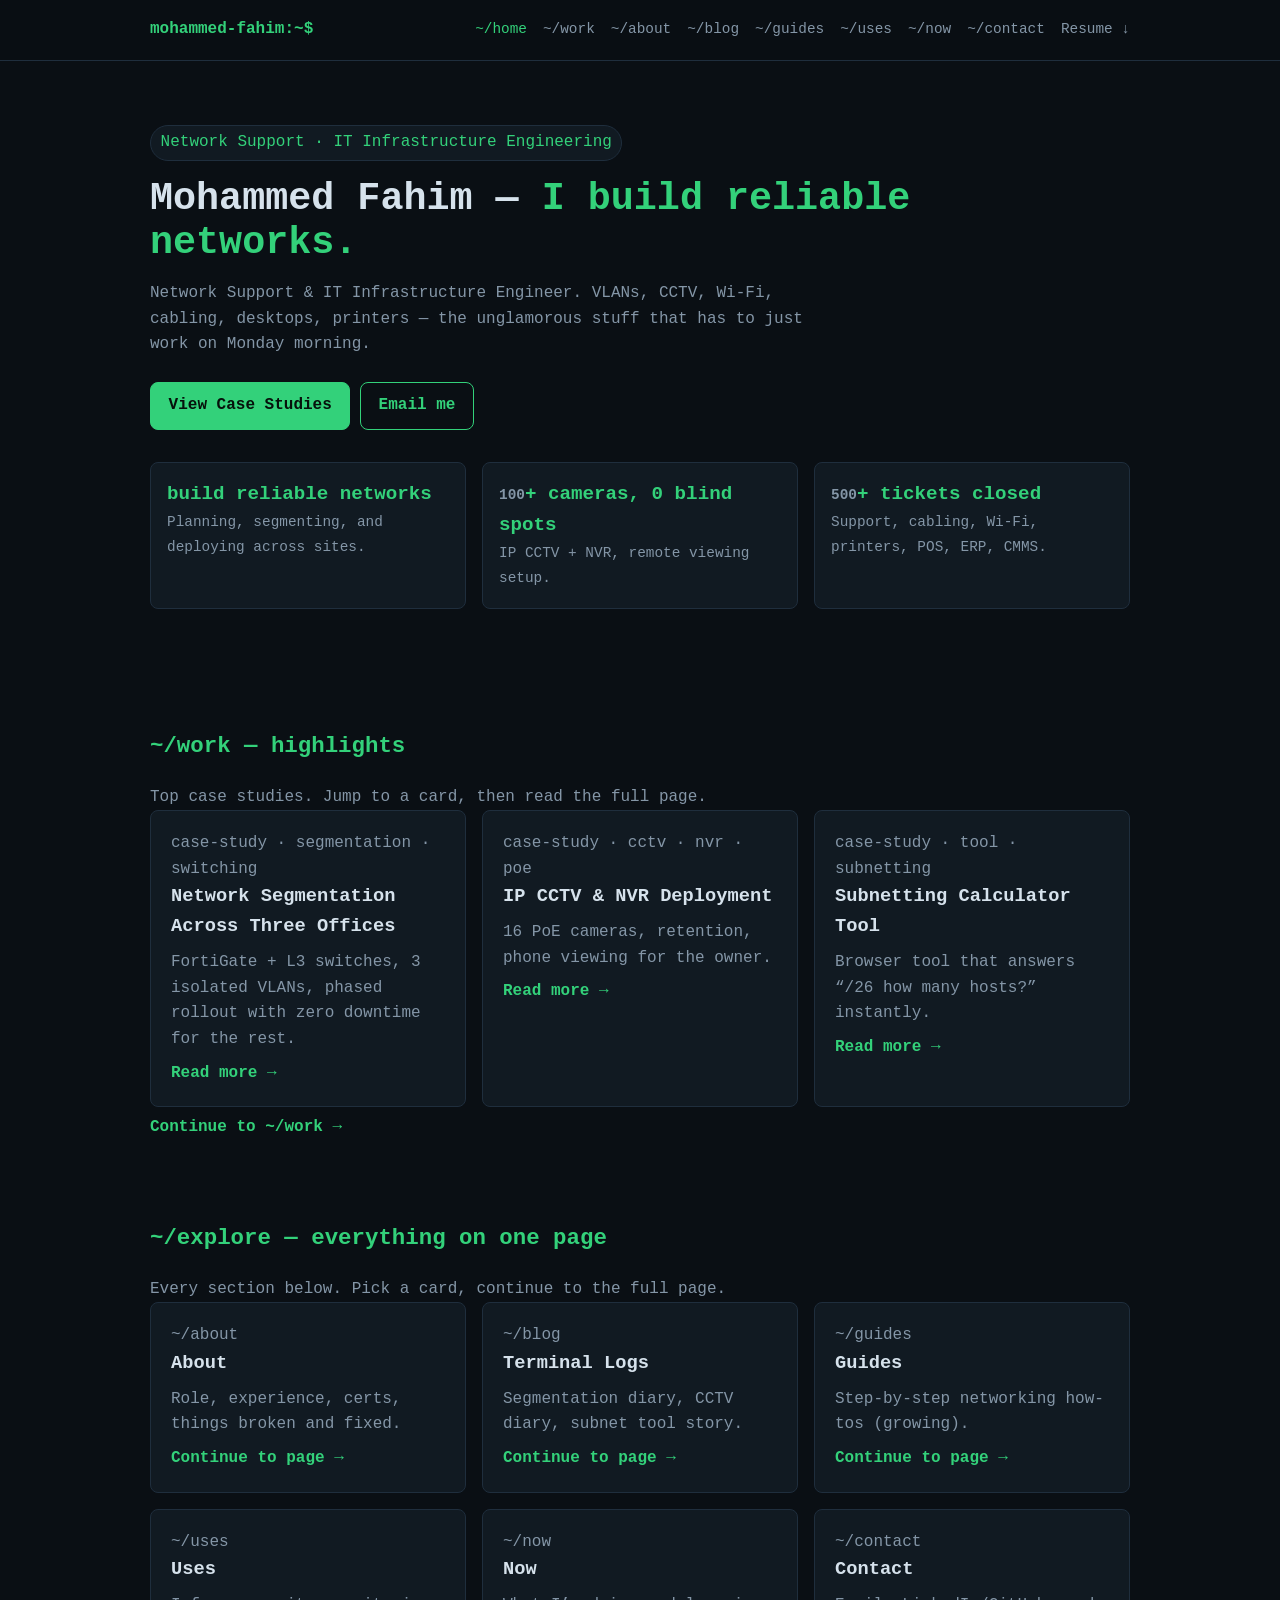
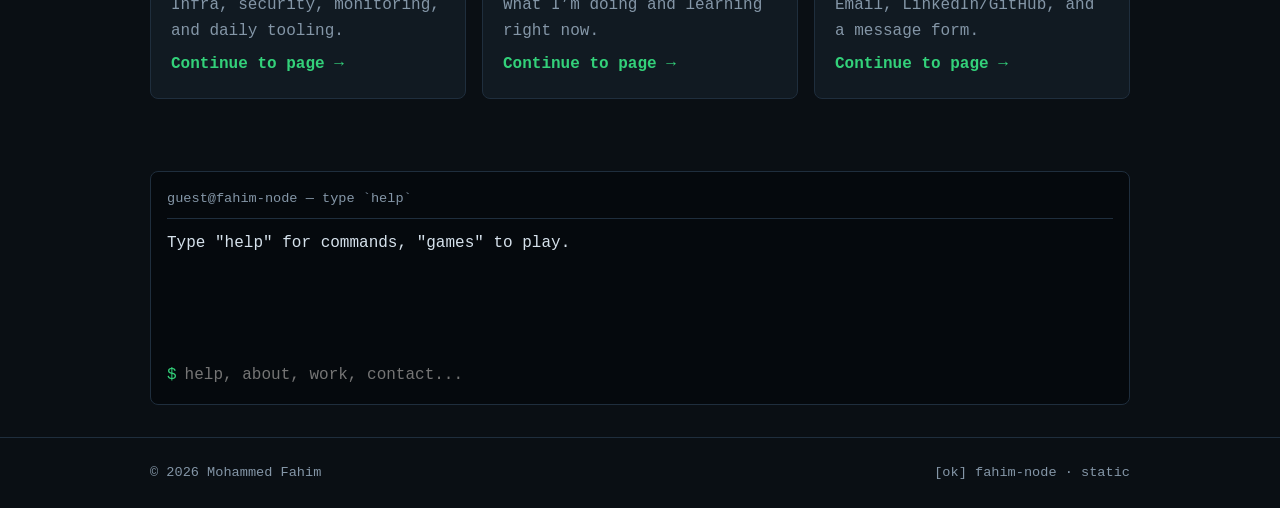
==== index.html @ 6b06b6cc "Remove 15-day retention claim from CCTV tile and work card" ====
<!DOCTYPE html>
<html lang="en">
<head>
  <meta charset="UTF-8" />
  <meta name="viewport" content="width=device-width, initial-scale=1.0" />
  <title>~/home — Mohammed Fahim | Network Engineer</title>
  <meta name="description" content="Mohammed Fahim — Network Support & IT Infrastructure Engineer: VLANs, CCTV, Wi-Fi, cabling." />
  <meta name="theme-color" content="#0a0f14" />
  <meta property="og:type" content="website" />
  <meta property="og:title" content="Mohammed Fahim — Network Engineer" />
  <meta property="og:description" content="VLANs, CCTV, Wi-Fi, cabling — the unglamorous stuff that just works on Monday morning." />
  <link rel="icon" href="favicon.svg" />
  <link rel="stylesheet" href="styles.css" />
</head>
<body>
<div id="boot" class="boot" hidden><pre id="bootLog"></pre></div>
<header class="nav"><div class="container nav-inner">
<a href="index.html" class="logo">mohammed-fahim:~$</a>
<nav class="nav-links" id="navLinks">
<a href="index.html" class="nav-link active">~/home</a>
<a href="work.html" class="nav-link">~/work</a>
<a href="about.html" class="nav-link">~/about</a>
<a href="blog.html" class="nav-link">~/blog</a>
<a href="guides.html" class="nav-link">~/guides</a>
<a href="uses.html" class="nav-link">~/uses</a>
<a href="now.html" class="nav-link">~/now</a>
<a href="contact.html" class="nav-link">~/contact</a>
<a href="resume.pdf" class="nav-link">Resume ↓</a>
</nav>
<button class="hamburger" id="hamburger" aria-label="menu">☰</button>
</div></header>
<main class="container">
<section class="hero">
<div class="badge">Network Support · IT Infrastructure Engineering</div>
<h1>Mohammed Fahim — <span>I build reliable networks.</span></h1>
<p class="hero-sub">Network Support &amp; IT Infrastructure Engineer. VLANs, CCTV, Wi-Fi, cabling, desktops, printers — the unglamorous stuff that has to just work on Monday morning.</p>
<p><a class="btn btn-primary" href="work.html">View Case Studies</a><a class="btn btn-outline" href="contact.html">Email me</a></p>
<div class="metrics">
<div class="metric"><strong>build reliable networks</strong><span>Planning, segmenting, and deploying across sites.</span></div>
<div class="metric"><strong><span data-count="100">100</span>+ cameras, 0 blind spots</strong><span>IP CCTV + NVR, remote viewing setup.</span></div>
<div class="metric"><strong><span data-count="500">500</span>+ tickets closed</strong><span>Support, cabling, Wi-Fi, printers, POS, ERP, CMMS.</span></div>
</div>
</section>
<section id="section-work" class="section reveal">
<h2 class="section-title">~/work — highlights</h2>
<p class="muted">Top case studies. Jump to a card, then read the full page.</p>
<div class="card-grid">
<article class="card" id="card-vlan">
<p class="muted">case-study · segmentation · switching</p>
<h3>Network Segmentation Across Three Offices</h3>
<p>FortiGate + L3 switches, 3 isolated VLANs, phased rollout with zero downtime for the rest.</p>
<p><a class="read-more" href="work-vlan.html">Read more →</a></p>
</article>
<article class="card" id="card-cctv">
<p class="muted">case-study · cctv · nvr · poe</p>
<h3>IP CCTV &amp; NVR Deployment</h3>
<p>16 PoE cameras, retention, phone viewing for the owner.</p>
<p><a class="read-more" href="work-cctv.html">Read more →</a></p>
</article>
<article class="card" id="card-subnet">
<p class="muted">case-study · tool · subnetting</p>
<h3>Subnetting Calculator Tool</h3>
<p>Browser tool that answers “/26 how many hosts?” instantly.</p>
<p><a class="read-more" href="work-subnet.html">Read more →</a></p>
</article>
</div>
<p><a class="read-more" href="work.html">Continue to ~/work →</a></p>
</section>
<section id="section-pages" class="section reveal">
<h2 class="section-title">~/explore — everything on one page</h2>
<p class="muted">Every section below. Pick a card, continue to the full page.</p>
<div class="card-grid">
<article class="card" id="section-about">
<p class="muted">~/about</p>
<h3>About</h3>
<p>Role, experience, certs, things broken and fixed.</p>
<p><a class="read-more" href="about.html">Continue to page →</a></p>
</article>
<article class="card" id="section-blog">
<p class="muted">~/blog</p>
<h3>Terminal Logs</h3>
<p>Segmentation diary, CCTV diary, subnet tool story.</p>
<p><a class="read-more" href="blog.html">Continue to page →</a></p>
</article>
<article class="card" id="section-guides">
<p class="muted">~/guides</p>
<h3>Guides</h3>
<p>Step-by-step networking how-tos (growing).</p>
<p><a class="read-more" href="guides.html">Continue to page →</a></p>
</article>
<article class="card" id="section-uses">
<p class="muted">~/uses</p>
<h3>Uses</h3>
<p>Infra, security, monitoring, and daily tooling.</p>
<p><a class="read-more" href="uses.html">Continue to page →</a></p>
</article>
<article class="card" id="section-now">
<p class="muted">~/now</p>
<h3>Now</h3>
<p>What I’m doing and learning right now.</p>
<p><a class="read-more" href="now.html">Continue to page →</a></p>
</article>
<article class="card" id="section-contact">
<p class="muted">~/contact</p>
<h3>Contact</h3>
<p>Email, LinkedIn/GitHub, and a message form.</p>
<p><a class="read-more" href="contact.html">Continue to page →</a></p>
</article>
</div>
</section>
<section class="terminal">
<div class="term-head">guest@fahim-node — type `help`</div>
<div id="termOutput">Type "help" for commands, "games" to play.</div>
<pre id="gameScreen" class="game-screen" hidden></pre>
<div class="term-input-row"><span>$</span><input id="termInput" placeholder="help, about, work, contact..." autocomplete="off" autocapitalize="off" autocorrect="off" spellcheck="false" maxlength="120" aria-label="terminal command" /></div>
</section>
</main>
<footer class="footer"><div class="container"><span>© 2026 Mohammed Fahim</span><span>[ok] fahim-node · static</span></div></footer>
<script src="script.js"></script>
</body>
</html>
---- styles.css ----
:root {
  --bg: #0a0f14;
  --panel: #111a22;
  --border: #1f2e3d;
  --text: #d6e2ec;
  --muted: #8496a7;
  --accent: #33d17a;
  --accent2: #4cc9f0;
  --radius: 8px;
  --max-w: 1020px;
}
* { margin: 0; padding: 0; box-sizing: border-box; }
html { scroll-behavior: smooth; }
body { font-family: ui-monospace, SFMono-Regular, Menlo, Consolas, monospace; background: var(--bg); color: var(--text); line-height: 1.6; }
.container { max-width: var(--max-w); margin: 0 auto; padding: 0 1.25rem; }
a { color: var(--accent2); }
.nav { position: sticky; top: 0; z-index: 50; background: rgba(10,15,20,.96); border-bottom: 1px solid var(--border); }
.nav-inner { display: flex; align-items: center; justify-content: space-between; height: 60px; gap: 1rem; }
.logo { color: var(--accent); text-decoration: none; font-weight: 800; }
.nav-links { display: flex; gap: 1rem; flex-wrap: wrap; }
.nav-link { color: var(--muted); text-decoration: none; font-size: .9rem; }
.nav-link:hover, .nav-link.active { color: var(--accent); }
.hamburger { display: none; background: none; border: 1px solid var(--border); border-radius: 6px; color: var(--text); padding: .4rem .6rem; cursor: pointer; }
.hero { padding: 4rem 0 3rem; }
.badge { color: var(--accent); border: 1px solid var(--border); display: inline-block; padding: .25rem .6rem; border-radius: 999px; margin-bottom: 1rem; background: var(--panel); }
.hero h1 { font-size: 2.4rem; line-height: 1.15; margin-bottom: .5rem; }
.hero h1 span { color: var(--accent); }
.hero-sub { color: var(--muted); max-width: 700px; margin: 1rem 0 1.5rem; }
.btn { display: inline-block; padding: .65rem 1.1rem; border-radius: var(--radius); text-decoration: none; border: 1px solid var(--accent); font-weight: 700; margin-right: .6rem; }
.btn-primary { background: var(--accent); color: #06110b; }
.btn-outline { color: var(--accent); background: transparent; }
.metrics { display: grid; grid-template-columns: repeat(auto-fit, minmax(220px, 1fr)); gap: 1rem; margin: 2rem 0; }
.metric { background: var(--panel); border: 1px solid var(--border); border-radius: var(--radius); padding: 1rem; display: block; text-decoration: none; transition: transform .25s ease, border-color .25s ease, box-shadow .25s ease; }
.metric:hover { transform: translateY(-3px); border-color: var(--accent); box-shadow: 0 8px 24px rgba(51,209,122,.12); }
.metric strong { display: block; color: var(--accent); font-size: 1.2rem; }
.metric span { color: var(--muted); font-size: .9rem; }
.section { padding: 2.5rem 0; }
.section-title { color: var(--accent); margin-bottom: 1.25rem; font-size: 1.4rem; }
.card-grid { display: grid; grid-template-columns: repeat(auto-fit, minmax(240px, 1fr)); gap: 1rem; }
.card { background: var(--panel); border: 1px solid var(--border); border-radius: var(--radius); padding: 1.25rem; transition: transform .25s ease, border-color .25s ease, box-shadow .25s ease; scroll-margin-top: 80px; }
.card:hover { transform: translateY(-3px); border-color: var(--accent); box-shadow: 0 8px 24px rgba(51,209,122,.10); }
.card h3 { margin-bottom: .5rem; }
.card p, .muted { color: var(--muted); }
.card .read-more, .read-more { display: inline-block; margin-top: .5rem; color: var(--accent); text-decoration: none; font-weight: 700; transition: transform .2s ease, color .2s ease; }
.read-more:hover { color: var(--accent2); transform: translateX(3px); }
.section { scroll-margin-top: 70px; }
.terminal { background: #05090d; border: 1px solid var(--border); border-radius: var(--radius); padding: 1rem; margin: 2rem 0; }
.term-head { color: var(--muted); font-size: .85rem; border-bottom: 1px solid var(--border); padding-bottom: .5rem; margin-bottom: .75rem; }
#termOutput { min-height: 120px; white-space: pre-wrap; margin-bottom: .75rem; }
.game-screen { background: #02060a; border: 1px solid var(--border); border-radius: 6px; padding: 1rem; margin: 0 0 .75rem; overflow: auto; color: var(--accent2); min-height: 17em; font-size: 1.02rem; line-height: 1.55; white-space: pre; }
.term-input-row { display: flex; gap: .5rem; align-items: center; }
.term-input-row span { color: var(--accent); }
#termInput { flex: 1; background: transparent; border: none; outline: none; color: var(--text); font: inherit; }
.contact-form { display: grid; gap: .8rem; max-width: 640px; }
.contact-form input, .contact-form textarea { background: #05090d; border: 1px solid var(--border); border-radius: var(--radius); color: var(--text); padding: .7rem .9rem; font: inherit; width: 100%; }
.form-status { color: var(--accent); min-height: 1.4em; }
.footer { border-top: 1px solid var(--border); padding: 1.5rem 0; color: var(--muted); font-size: .85rem; margin-top: 2rem; }
.footer .container { display: flex; justify-content: space-between; gap: 1rem; flex-wrap: wrap; }
.placeholder { border: 1px dashed var(--border); border-radius: var(--radius); padding: 1rem; color: var(--muted); background: var(--panel); }
.article { max-width: 760px; }
.article h1 { font-size: 2rem; margin: .5rem 0 1rem; }
.article h2 { color: var(--accent); font-size: 1.15rem; margin: 2rem 0 .75rem; }
.article p, .article li { margin-bottom: .75rem; }
.article ul { padding-left: 1.25rem; }
.article table { width: 100%; border-collapse: collapse; margin: 1rem 0; font-size: .9rem; }
.article th, .article td { border: 1px solid var(--border); padding: .5rem .6rem; text-align: left; }
.article th { background: var(--panel); color: var(--accent); }
.topo { background: #05090d; border: 1px solid var(--border); border-radius: var(--radius); padding: 1rem; overflow-x: auto; white-space: pre; margin: 1rem 0; color: var(--text); }
.article code { background: var(--panel); padding: .1rem .35rem; border-radius: 4px; }
@media (max-width: 820px) {
  .hamburger { display: block; }
  .nav-links { display: none; position: absolute; top: 60px; left: 0; right: 0; background: var(--panel); flex-direction: column; padding: 1rem 1.25rem; border-bottom: 1px solid var(--border); }
  .nav-links.open { display: flex; }
  .hero h1 { font-size: 1.8rem; }
}

/* Smooth page blending (not snappy) */
@keyframes pageFade { from { opacity: 0; transform: translateY(8px); } to { opacity: 1; transform: none; } }
body { animation: pageFade .45s ease both; transition: opacity .18s ease; }
body.leaving { opacity: 0; }
/* Scroll reveal for cards/sections */
.reveal { opacity: 0; transform: translateY(14px); transition: opacity .5s ease, transform .5s ease; }
.reveal.visible { opacity: 1; transform: none; }
@media (prefers-reduced-motion: reduce) {
  html { scroll-behavior: auto; }
  body { animation: none; }
  .reveal { opacity: 1; transform: none; transition: none; }
  .metric, .card, .read-more { transition: none; }
}

/* Boot overlay */
.boot { position: fixed; inset: 0; z-index: 100; background: #05090d; display: flex; align-items: center; justify-content: center; transition: opacity .3s ease; cursor: pointer; }
.boot.done { opacity: 0; pointer-events: none; }
.boot pre { color: var(--accent); font: inherit; padding: 1rem; }

/* Subnet tool (external CSS: CSP style-src 'self' blocks inline styles) */
.subnet-input { width: 100%; margin: .5rem 0; padding: .6rem; background: #05090d; border: 1px solid var(--border); border-radius: 8px; color: var(--text); font: inherit; }
.subnet-row { display: flex; gap: .5rem; flex-wrap: wrap; margin: .25rem 0; }
.subnet-select { padding: .6rem; background: #05090d; border: 1px solid var(--border); border-radius: 8px; color: var(--text); font: inherit; }
.subnet-out { margin-top: 1rem; }
.subnet-split { overflow-x: auto; }
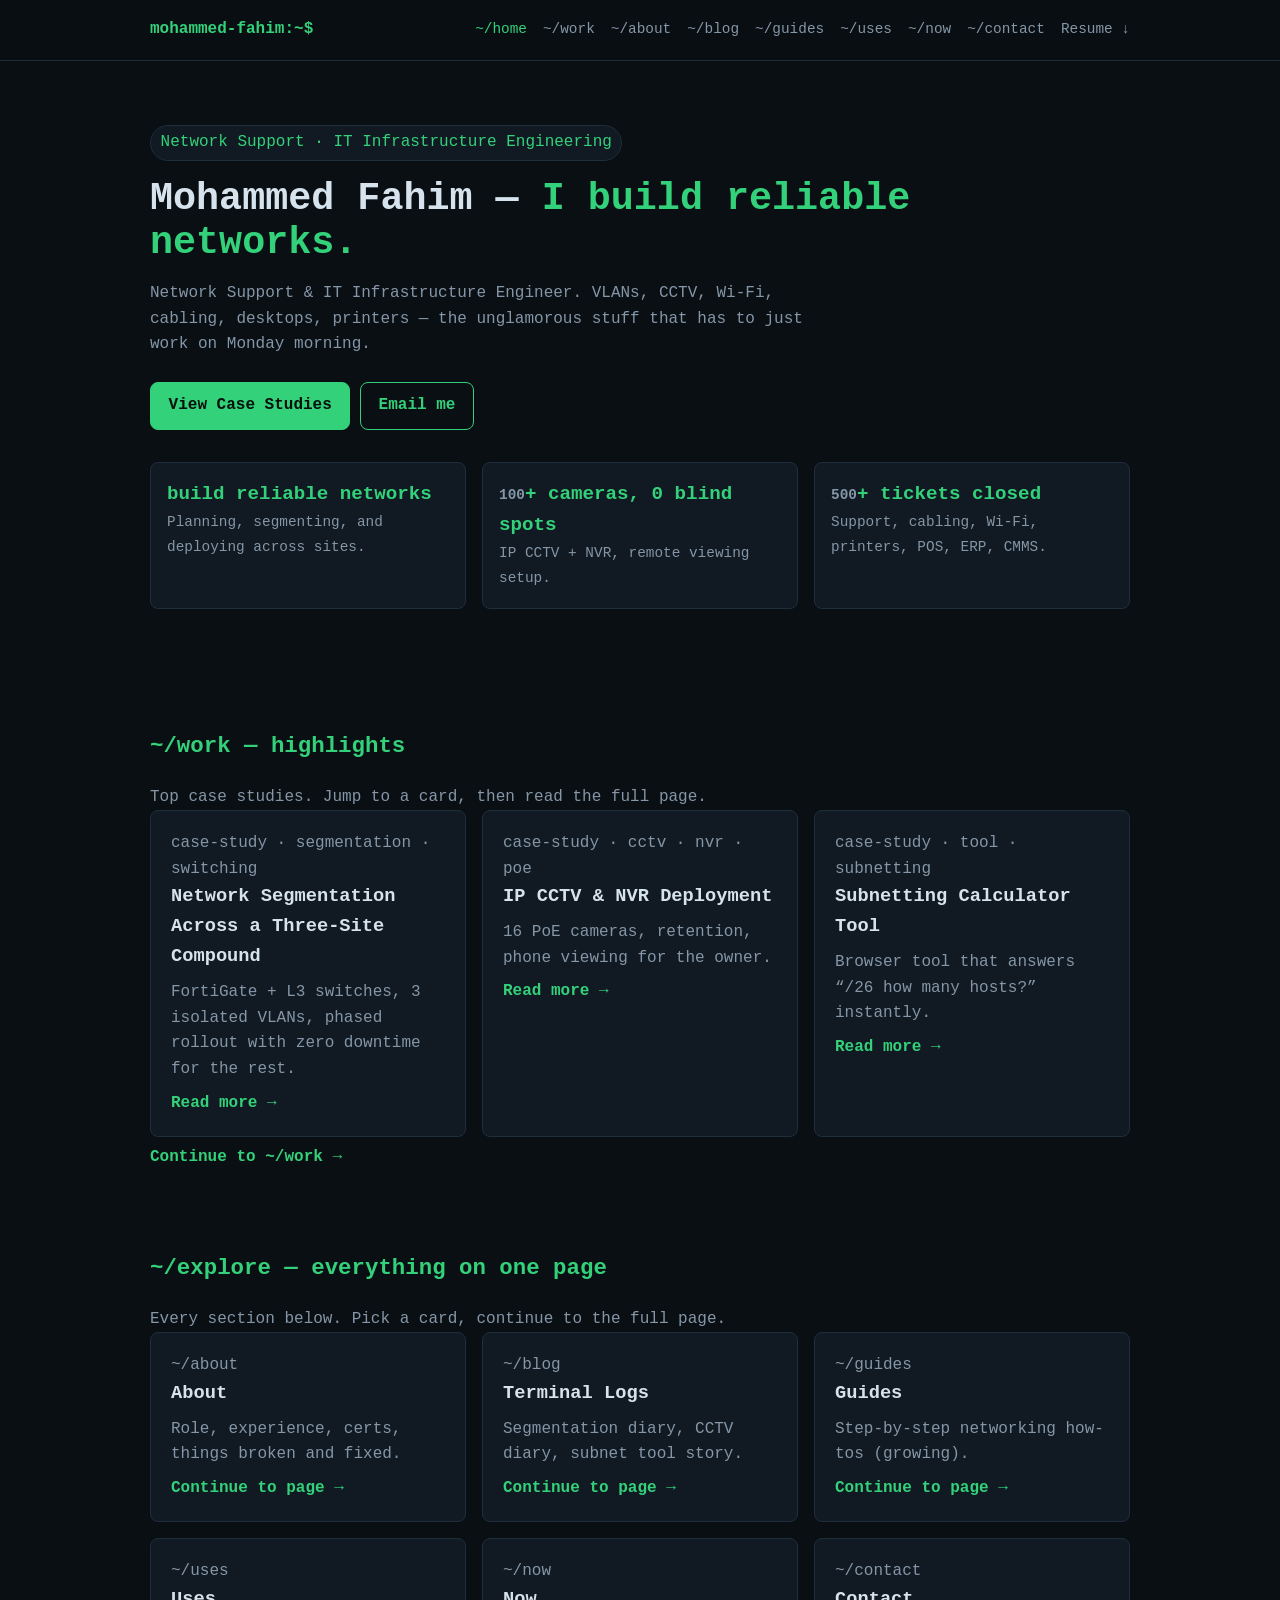
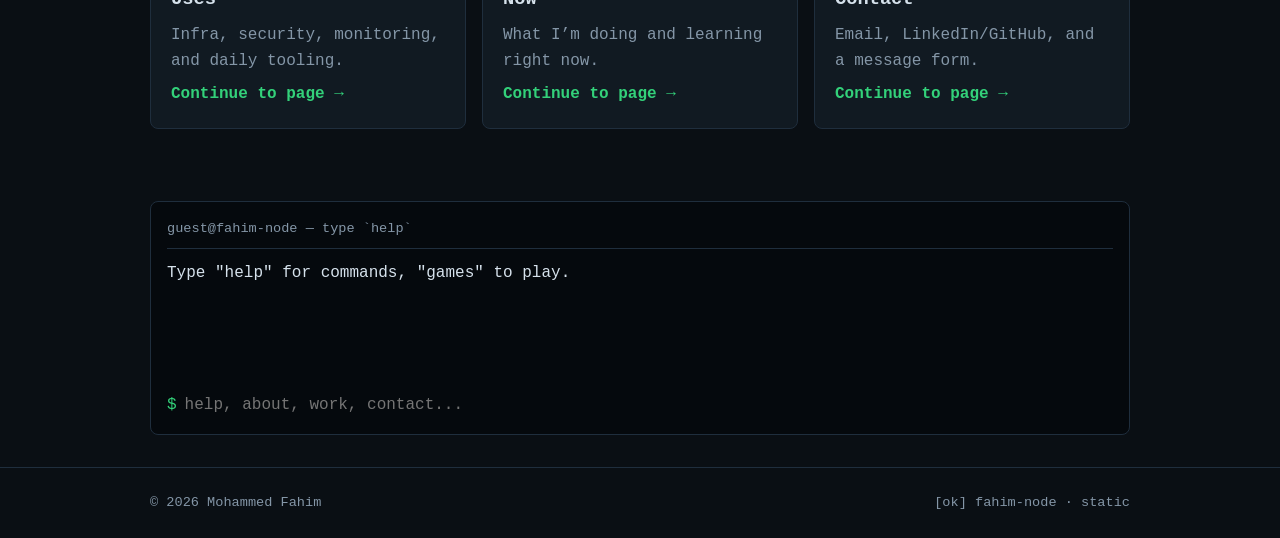
==== commit 381c67c8: "Rename segmentation cards to match page title (three-site compound)" ====
--- a/index.html
+++ b/index.html
@@ -47,7 +47,7 @@
 <div class="card-grid">
 <article class="card" id="card-vlan">
 <p class="muted">case-study · segmentation · switching</p>
-<h3>Network Segmentation Across Three Offices</h3>
+<h3>Network Segmentation Across a Three-Site Compound</h3>
 <p>FortiGate + L3 switches, 3 isolated VLANs, phased rollout with zero downtime for the rest.</p>
 <p><a class="read-more" href="work-vlan.html">Read more →</a></p>
 </article>
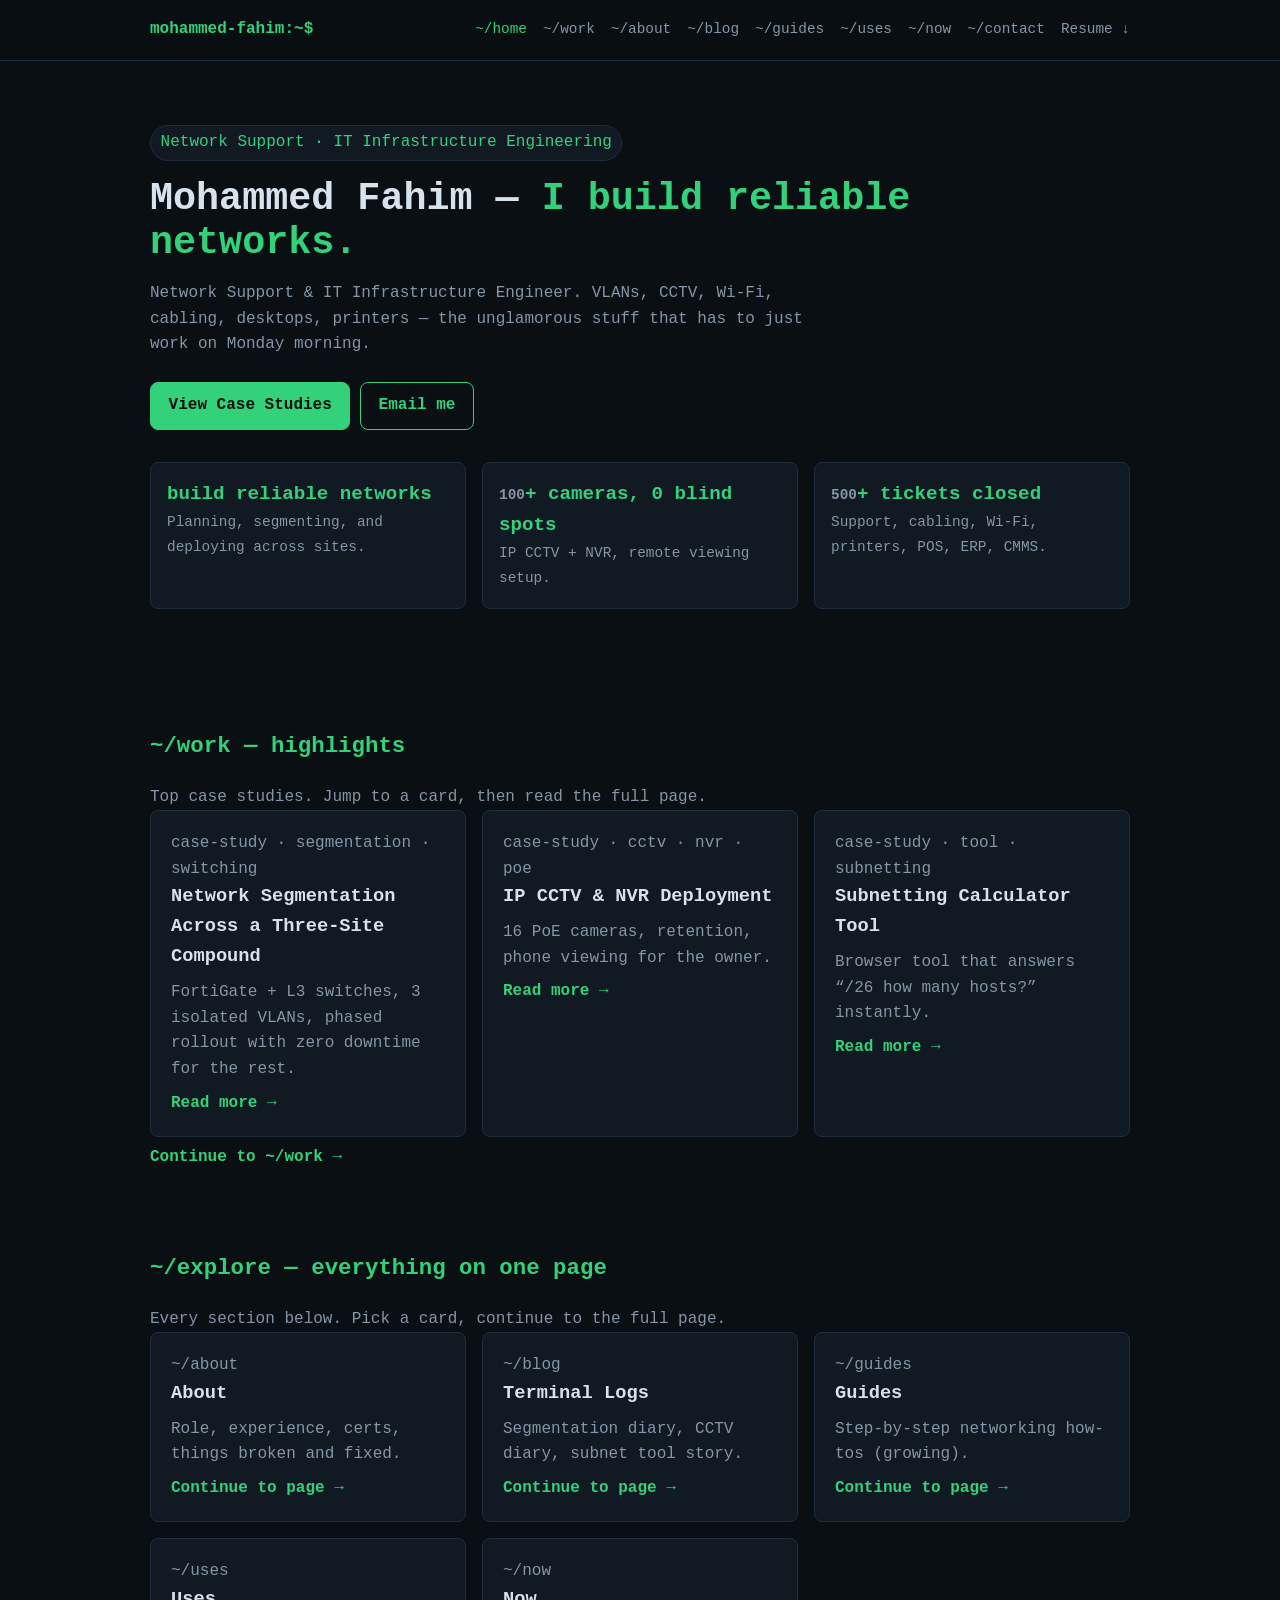
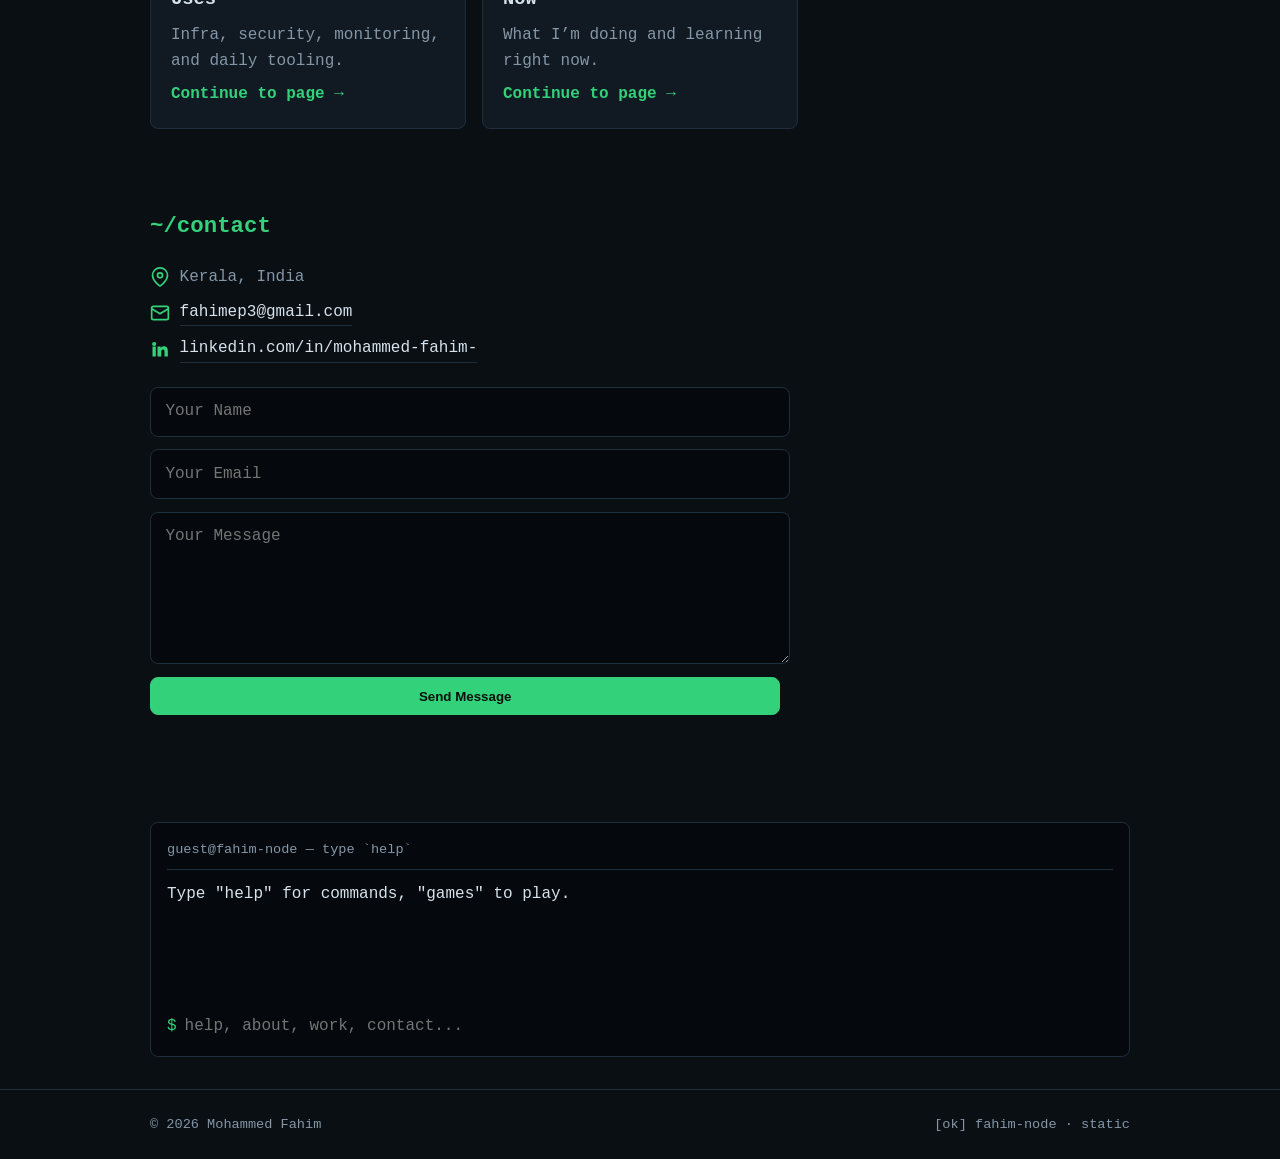
==== commit d109af9c: "Contact becomes an on-page home section: icon rows, form moved in, hash-scroll, contact.html stub" ====
--- a/index.html
+++ b/index.html
@@ -100,13 +100,22 @@
 <p>What I’m doing and learning right now.</p>
 <p><a class="read-more" href="now.html">Continue to page →</a></p>
 </article>
-<article class="card" id="section-contact">
-<p class="muted">~/contact</p>
-<h3>Contact</h3>
-<p>Email, LinkedIn/GitHub, and a message form.</p>
-<p><a class="read-more" href="contact.html">Continue to page →</a></p>
-</article>
 </div>
+</section>
+<section id="section-contact" class="section reveal">
+<h2 class="section-title">~/contact</h2>
+<div class="contact-info">
+<p class="contact-item"><svg class="ci-icon" viewBox="0 0 24 24" width="20" height="20" fill="none" stroke="currentColor" stroke-width="2" stroke-linecap="round" stroke-linejoin="round" aria-hidden="true"><path d="M21 10c0 7-9 13-9 13s-9-6-9-13a9 9 0 0 1 18 0z" /><circle cx="12" cy="10" r="3" /></svg><span>Kerala, India</span></p>
+<p class="contact-item"><svg class="ci-icon" viewBox="0 0 24 24" width="20" height="20" fill="none" stroke="currentColor" stroke-width="2" stroke-linecap="round" stroke-linejoin="round" aria-hidden="true"><rect x="2" y="4" width="20" height="16" rx="2" /><path d="m2 7 10 6 10-6" /></svg><a href="mailto:fahimep3@gmail.com">fahimep3@gmail.com</a></p>
+<p class="contact-item"><svg class="ci-icon" viewBox="0 0 24 24" width="20" height="20" fill="currentColor" aria-hidden="true"><path d="M4.98 3.5a2.5 2.5 0 1 1 0 5 2.5 2.5 0 0 1 0-5zM3 9h4v12H3zM9 9h3.8v1.7h.05c.53-1 1.83-2.05 3.77-2.05 4.03 0 4.78 2.65 4.78 6.1V21h-4v-5.4c0-1.3-.02-2.95-1.8-2.95-1.8 0-2.07 1.4-2.07 2.85V21H9z" /></svg><a href="https://www.linkedin.com/in/mohammed-fahim-/" target="_blank" rel="noopener">linkedin.com/in/mohammed-fahim-</a></p>
+</div>
+<form id="contactForm" class="contact-form" novalidate>
+<input type="text" id="name" placeholder="Your Name" required maxlength="80" autocomplete="name" />
+<input type="email" id="email" placeholder="Your Email" required maxlength="120" autocomplete="email" />
+<textarea id="message" rows="5" placeholder="Your Message" required maxlength="2000"></textarea>
+<button type="submit" class="btn btn-primary">Send Message</button>
+<p class="form-status" id="formStatus"></p>
+</form>
 </section>
 <section class="terminal">
 <div class="term-head">guest@fahim-node — type `help`</div>
--- a/styles.css
+++ b/styles.css
@@ -52,6 +52,11 @@
 .term-input-row span { color: var(--accent); }
 #termInput { flex: 1; background: transparent; border: none; outline: none; color: var(--text); font: inherit; }
 .contact-form { display: grid; gap: .8rem; max-width: 640px; }
+.contact-info { display: grid; gap: .6rem; margin: 1rem 0 1.5rem; }
+.contact-item { display: flex; align-items: center; gap: .6rem; color: var(--muted); }
+.ci-icon { flex: none; width: 20px; height: 20px; color: var(--accent); }
+.contact-item a { color: var(--text); text-decoration: none; border-bottom: 1px solid var(--border); }
+.contact-item a:hover { color: var(--accent); border-bottom-color: var(--accent); }
 .contact-form input, .contact-form textarea { background: #05090d; border: 1px solid var(--border); border-radius: var(--radius); color: var(--text); padding: .7rem .9rem; font: inherit; width: 100%; }
 .form-status { color: var(--accent); min-height: 1.4em; }
 .footer { border-top: 1px solid var(--border); padding: 1.5rem 0; color: var(--muted); font-size: .85rem; margin-top: 2rem; }
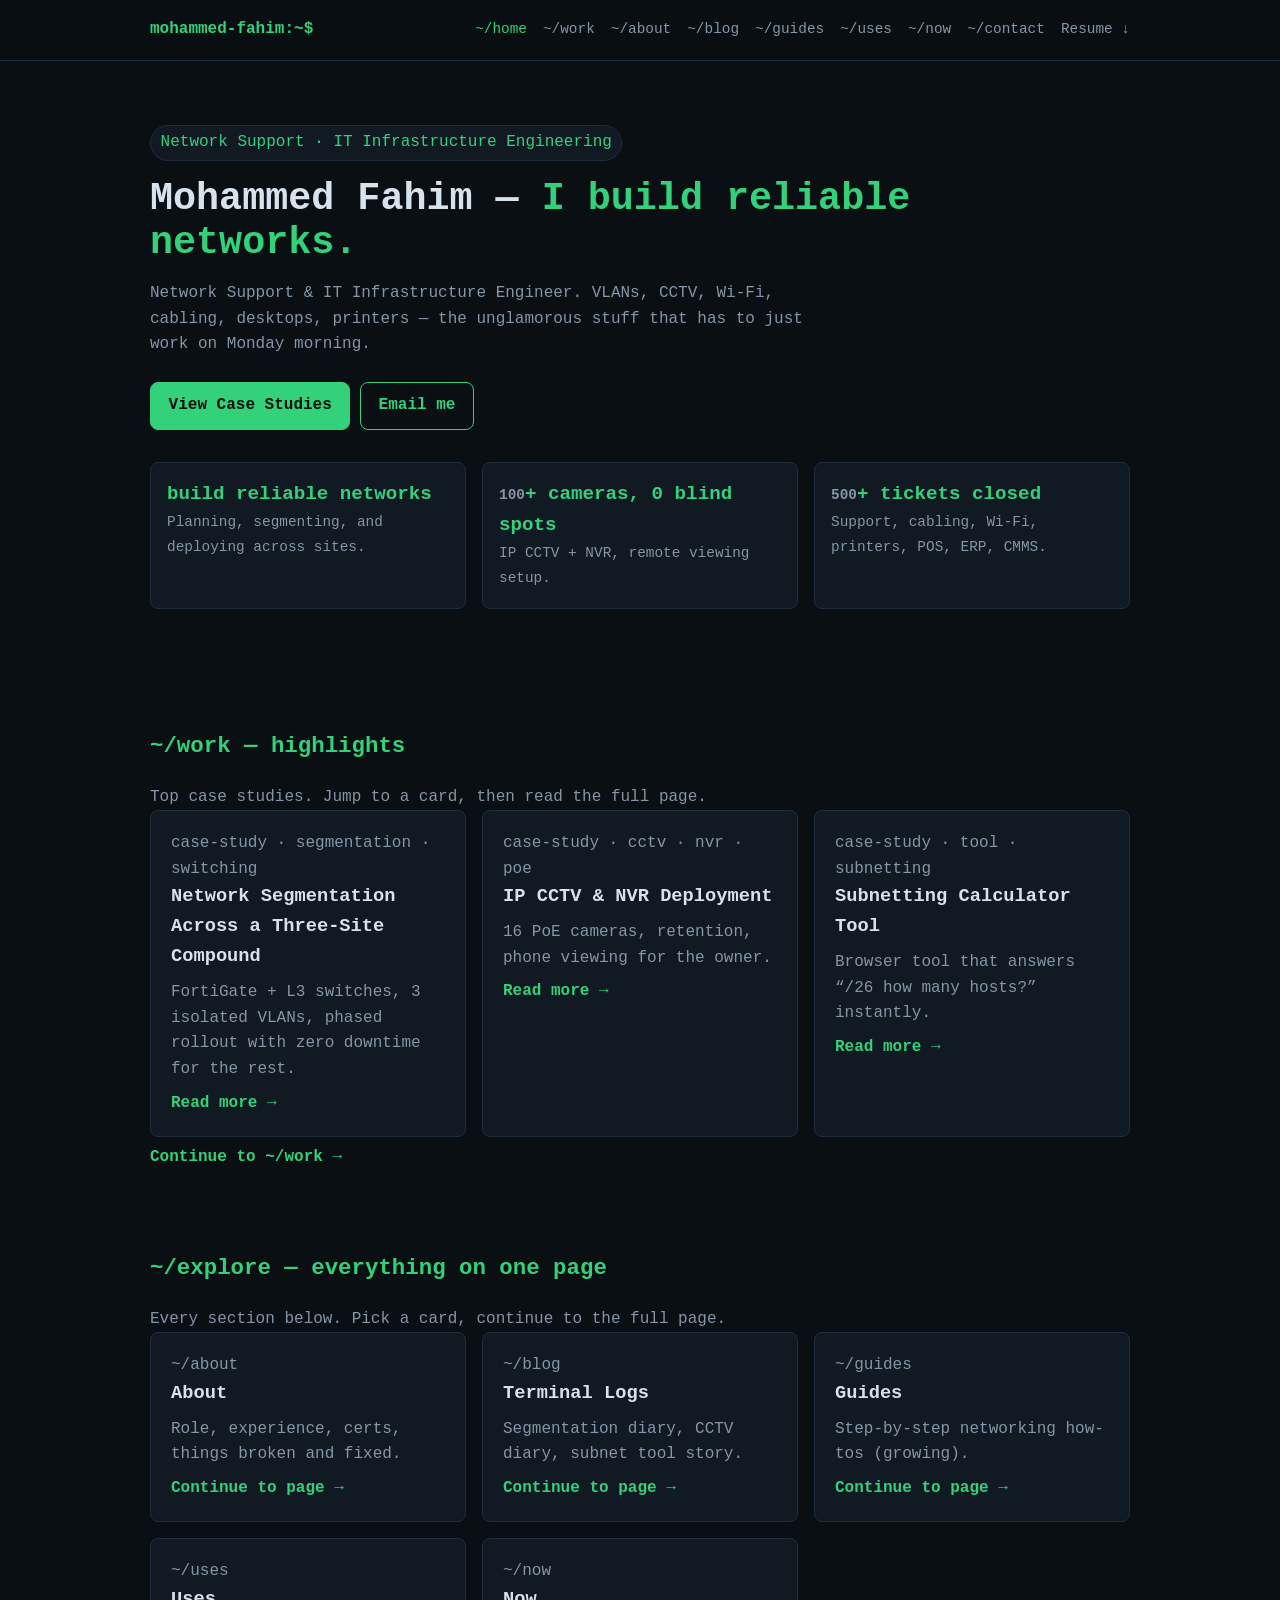
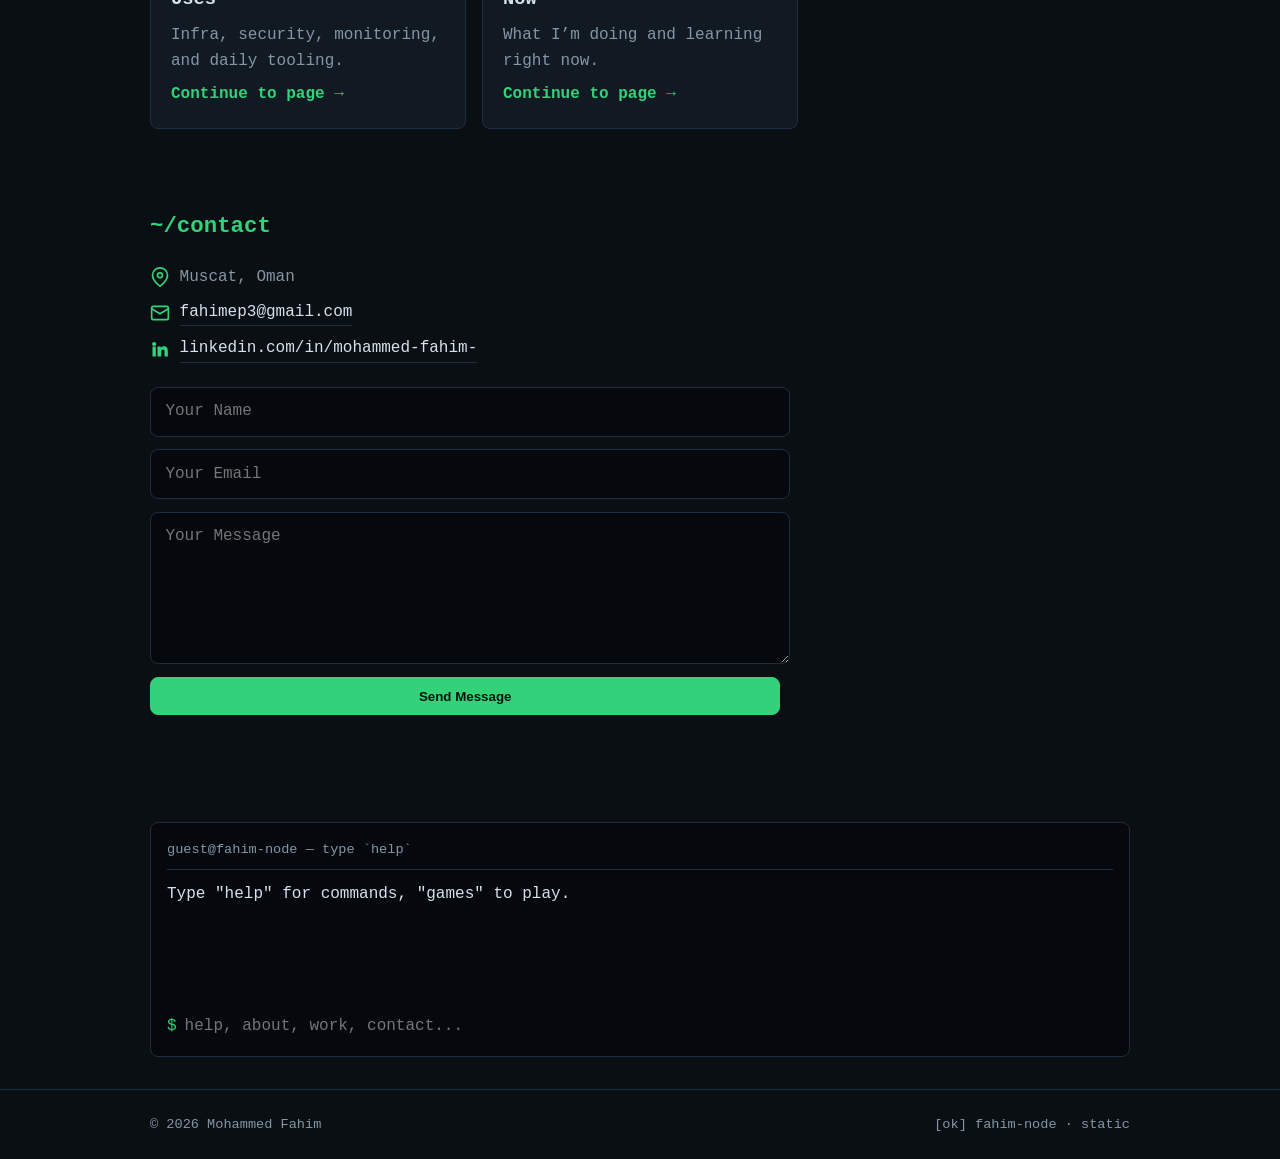
==== commit fc716b17: "Location: Muscat, Oman" ====
--- a/index.html
+++ b/index.html
@@ -105,7 +105,7 @@
 <section id="section-contact" class="section reveal">
 <h2 class="section-title">~/contact</h2>
 <div class="contact-info">
-<p class="contact-item"><svg class="ci-icon" viewBox="0 0 24 24" width="20" height="20" fill="none" stroke="currentColor" stroke-width="2" stroke-linecap="round" stroke-linejoin="round" aria-hidden="true"><path d="M21 10c0 7-9 13-9 13s-9-6-9-13a9 9 0 0 1 18 0z" /><circle cx="12" cy="10" r="3" /></svg><span>Kerala, India</span></p>
+<p class="contact-item"><svg class="ci-icon" viewBox="0 0 24 24" width="20" height="20" fill="none" stroke="currentColor" stroke-width="2" stroke-linecap="round" stroke-linejoin="round" aria-hidden="true"><path d="M21 10c0 7-9 13-9 13s-9-6-9-13a9 9 0 0 1 18 0z" /><circle cx="12" cy="10" r="3" /></svg><span>Muscat, Oman</span></p>
 <p class="contact-item"><svg class="ci-icon" viewBox="0 0 24 24" width="20" height="20" fill="none" stroke="currentColor" stroke-width="2" stroke-linecap="round" stroke-linejoin="round" aria-hidden="true"><rect x="2" y="4" width="20" height="16" rx="2" /><path d="m2 7 10 6 10-6" /></svg><a href="mailto:fahimep3@gmail.com">fahimep3@gmail.com</a></p>
 <p class="contact-item"><svg class="ci-icon" viewBox="0 0 24 24" width="20" height="20" fill="currentColor" aria-hidden="true"><path d="M4.98 3.5a2.5 2.5 0 1 1 0 5 2.5 2.5 0 0 1 0-5zM3 9h4v12H3zM9 9h3.8v1.7h.05c.53-1 1.83-2.05 3.77-2.05 4.03 0 4.78 2.65 4.78 6.1V21h-4v-5.4c0-1.3-.02-2.95-1.8-2.95-1.8 0-2.07 1.4-2.07 2.85V21H9z" /></svg><a href="https://www.linkedin.com/in/mohammed-fahim-/" target="_blank" rel="noopener">linkedin.com/in/mohammed-fahim-</a></p>
 </div>
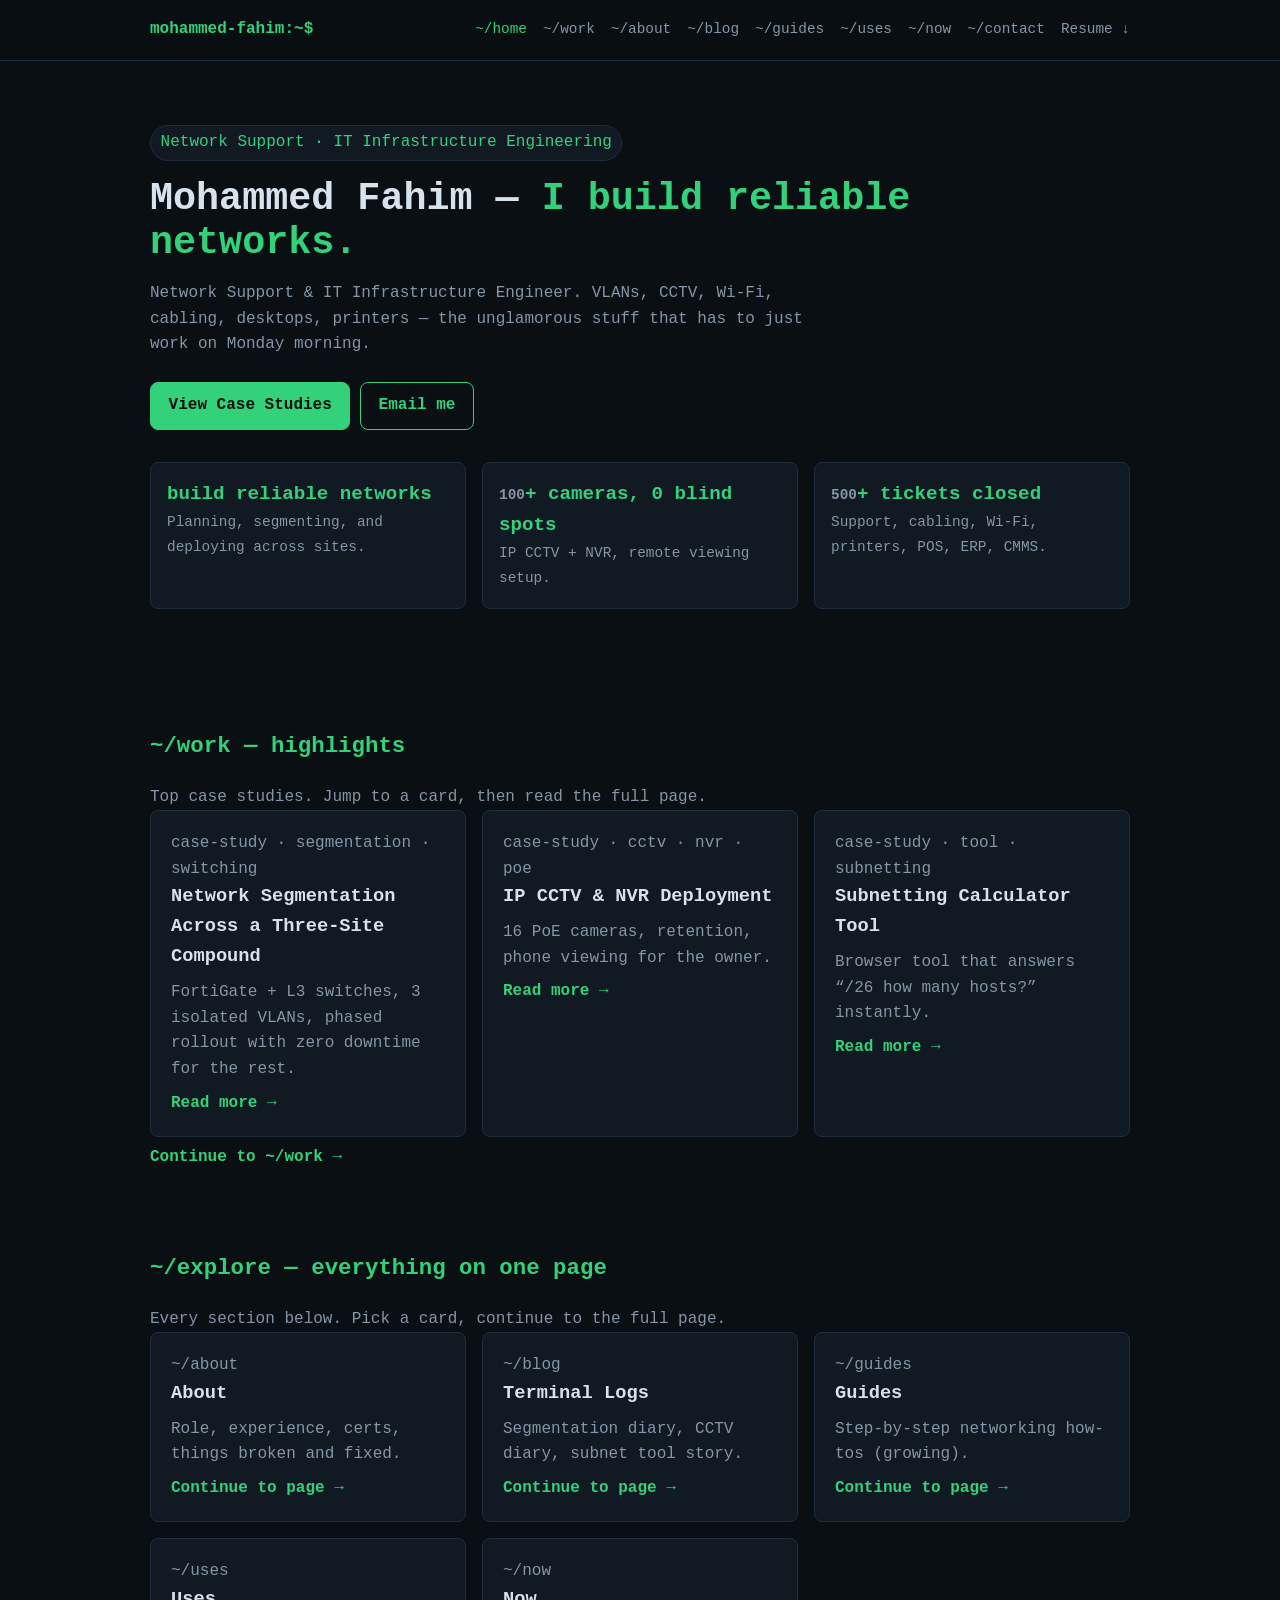
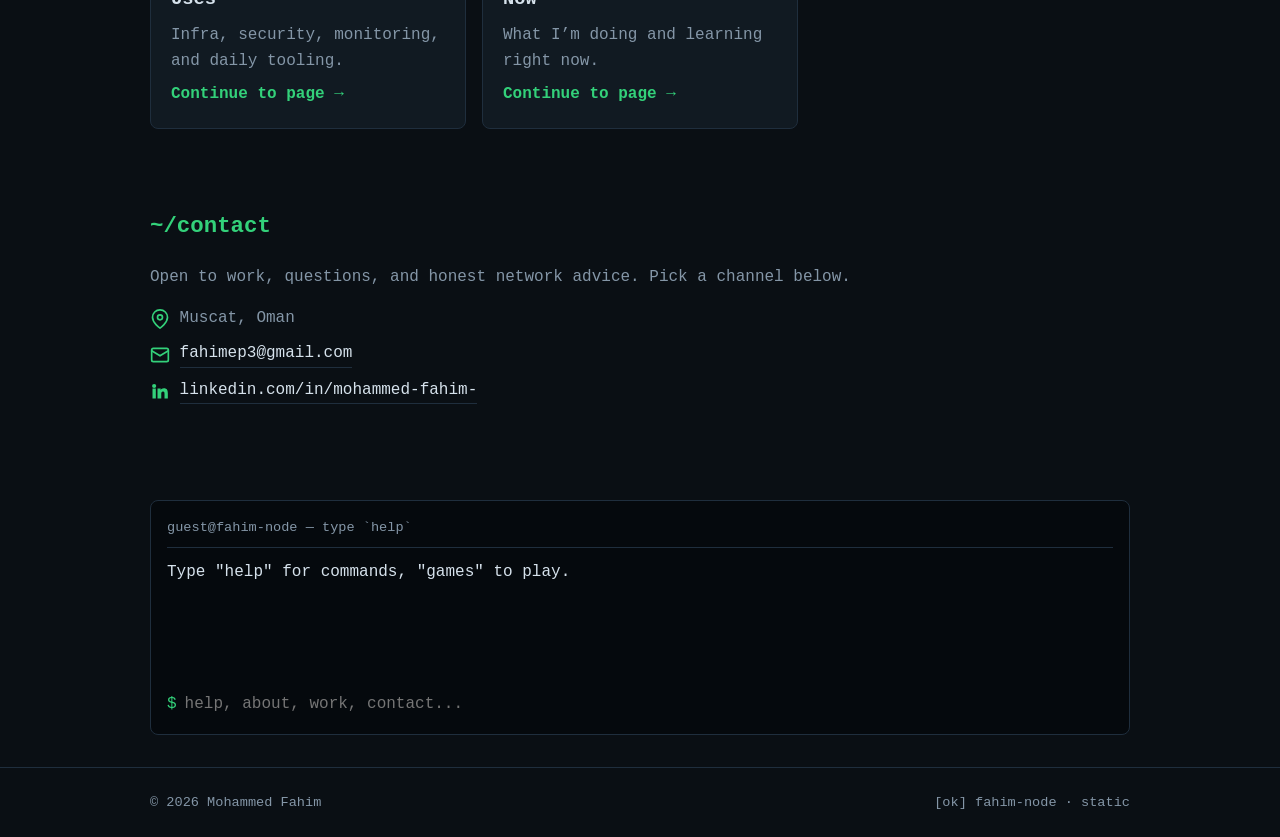
==== commit 92728767: "Contact section: add sub-line, hide message form until Formspree is set up" ====
--- a/index.html
+++ b/index.html
@@ -104,11 +104,13 @@
 </section>
 <section id="section-contact" class="section reveal">
 <h2 class="section-title">~/contact</h2>
+<p class="muted">Open to work, questions, and honest network advice. Pick a channel below.</p>
 <div class="contact-info">
 <p class="contact-item"><svg class="ci-icon" viewBox="0 0 24 24" width="20" height="20" fill="none" stroke="currentColor" stroke-width="2" stroke-linecap="round" stroke-linejoin="round" aria-hidden="true"><path d="M21 10c0 7-9 13-9 13s-9-6-9-13a9 9 0 0 1 18 0z" /><circle cx="12" cy="10" r="3" /></svg><span>Muscat, Oman</span></p>
 <p class="contact-item"><svg class="ci-icon" viewBox="0 0 24 24" width="20" height="20" fill="none" stroke="currentColor" stroke-width="2" stroke-linecap="round" stroke-linejoin="round" aria-hidden="true"><rect x="2" y="4" width="20" height="16" rx="2" /><path d="m2 7 10 6 10-6" /></svg><a href="mailto:fahimep3@gmail.com">fahimep3@gmail.com</a></p>
 <p class="contact-item"><svg class="ci-icon" viewBox="0 0 24 24" width="20" height="20" fill="currentColor" aria-hidden="true"><path d="M4.98 3.5a2.5 2.5 0 1 1 0 5 2.5 2.5 0 0 1 0-5zM3 9h4v12H3zM9 9h3.8v1.7h.05c.53-1 1.83-2.05 3.77-2.05 4.03 0 4.78 2.65 4.78 6.1V21h-4v-5.4c0-1.3-.02-2.95-1.8-2.95-1.8 0-2.07 1.4-2.07 2.85V21H9z" /></svg><a href="https://www.linkedin.com/in/mohammed-fahim-/" target="_blank" rel="noopener">linkedin.com/in/mohammed-fahim-</a></p>
 </div>
+<!-- Contact form hidden for now — re-enable when Formspree is set up.
 <form id="contactForm" class="contact-form" novalidate>
 <input type="text" id="name" placeholder="Your Name" required maxlength="80" autocomplete="name" />
 <input type="email" id="email" placeholder="Your Email" required maxlength="120" autocomplete="email" />
@@ -116,6 +118,7 @@
 <button type="submit" class="btn btn-primary">Send Message</button>
 <p class="form-status" id="formStatus"></p>
 </form>
+-->
 </section>
 <section class="terminal">
 <div class="term-head">guest@fahim-node — type `help`</div>
